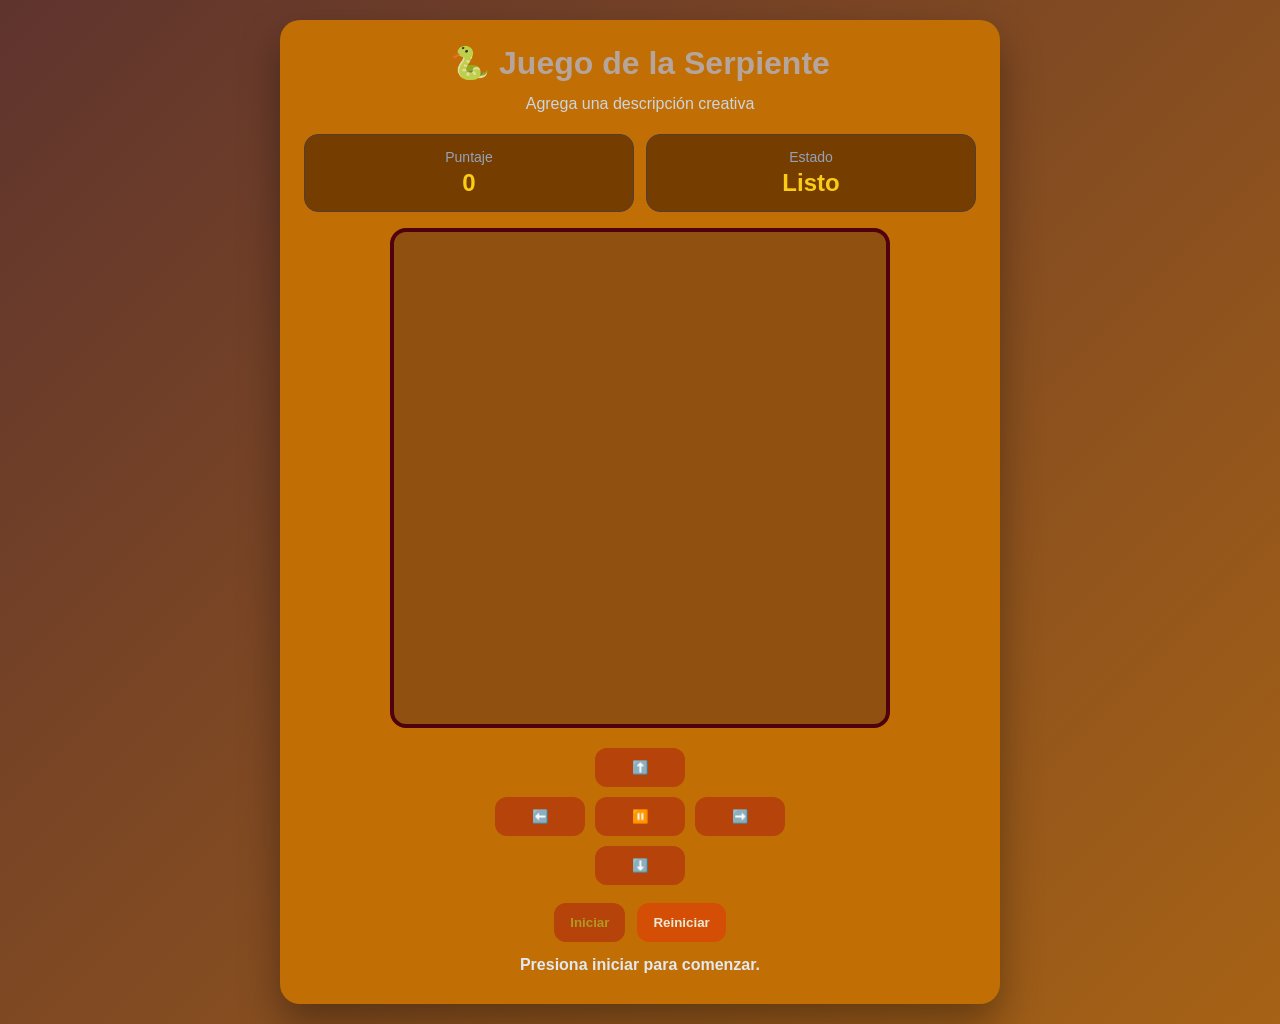
==== serpiente.html @ b9668ef9 "add style" ====
<!DOCTYPE html>
<html lang="es">
<head>
  <meta charset="UTF-8" />
  <meta name="viewport" content="width=device-width, initial-scale=1.0" />
  <title>Juego de la Serpiente - Taller</title>
   <link rel="stylesheet" href="serpiente.css">
</head>
<body>
  <main class="contenedor-juego">
    <h1>🐍 Juego de la Serpiente</h1>
    <p class="descripcion">
      Agrega una descripción creativa
    </p>

    <section class="panel-info">
      <div class="tarjeta-info">
        <span>Puntaje</span>
        <strong id="puntaje">0</strong>
      </div>
      <div class="tarjeta-info">
        <span>Estado</span>
        <strong id="estado">Listo</strong>
      </div>
    </section>

    <canvas id="canvasJuego" width="500" height="500"></canvas>

    <section class="controles">
      <button class="vacio">-</button>
      <button onclick="cambiarDireccion('arriba')">⬆️</button>
      <button class="vacio">-</button>

      <button onclick="cambiarDireccion('izquierda')">⬅️</button>
      <button onclick="pausarJuego()">⏸️</button>
      <button onclick="cambiarDireccion('derecha')">➡️</button>

      <button class="vacio">-</button>
      <button onclick="cambiarDireccion('abajo')">⬇️</button>
      <button class="vacio">-</button>
    </section>

    <section class="acciones">
      <button onclick="iniciarJuego()">Iniciar</button>
      <button class="secundario" onclick="reiniciarJuego()">Reiniciar</button>
    </section>

    <p id="mensaje" class="mensaje">Presiona iniciar para comenzar.</p>
  </main>

  <script src="serpiente.js"></script>
</body>
</html>
---- serpiente.css ----
* {
    box-sizing: border-box;
    margin: 0;
    padding: 0;
    font-family: Arial, Helvetica, sans-serif;
}

body {
    min-height: 100vh;
    background: linear-gradient(135deg, #5f342e, #a66215);
    color: white;
    display: flex;
    justify-content: center;
    align-items: center;
    padding: 20px;
}

.contenedor-juego {
    width: 100%;
    max-width: 720px;
    background: #c16f04;
    border-radius: 20px;
    padding: 24px;
    box-shadow: 0 20px 40px rgba(0, 0, 0, 0.35);
    text-align: center;
}

h1 {
    margin-bottom: 10px;
    font-size: 32px;
    color: #b5a59c;
}

.descripcion {
    margin-bottom: 18px;
    color: #cbd5e1;
    line-height: 1.5;
}

.panel-info {
    display: flex;
    justify-content: space-between;
    gap: 12px;
    margin-bottom: 16px;
    flex-wrap: wrap;
}

.tarjeta-info {
    flex: 1;
    min-width: 150px;
    background: #763d00;
    padding: 14px;
    border-radius: 14px;
    border: 1px solid #513d37;
}

.tarjeta-info span {
    display: block;
    font-size: 14px;
    color: #94a3b8;
    margin-bottom: 4px;
}

.tarjeta-info strong {
    font-size: 24px;
    color: #facc15;
}

canvas {
    width: 100%;
    max-width: 500px;
    background: #905010;
    border: 4px solid #4f010d;
    border-radius: 16px;
    display: block;
    margin: 0 auto 20px auto;
}

.controles {
    display: grid;
    grid-template-columns: repeat(3, 90px);
    gap: 10px;
    justify-content: center;
    align-items: center;
    margin-bottom: 18px;
}

.controles button,
.acciones button {
    border: none;
    border-radius: 12px;
    padding: 12px 16px;
    background: #b5430a;
    color: #b39822;
    font-weight: bold;
    cursor: pointer;
    transition: 0.2s;
}

.controles button:hover,
.acciones button:hover {
    transform: scale(1.05);
    background: #71240f;
}

.vacio {
    visibility: hidden;
}

.acciones {
    display: flex;
    justify-content: center;
    gap: 12px;
    flex-wrap: wrap;
}

.acciones .secundario {
    background: #ff08084f;
    color: #ebe9d5;
}

.mensaje {
    margin-top: 14px;
    color: #e2e8f0;
    min-height: 24px;
    font-weight: bold;
}

@media (max-width: 520px) {
    h1 {
        font-size: 24px;
    }

    .controles {
        grid-template-columns: repeat(3, 75px);
    }

    .controles button,
    .acciones button {
        padding: 10px;
    }
}
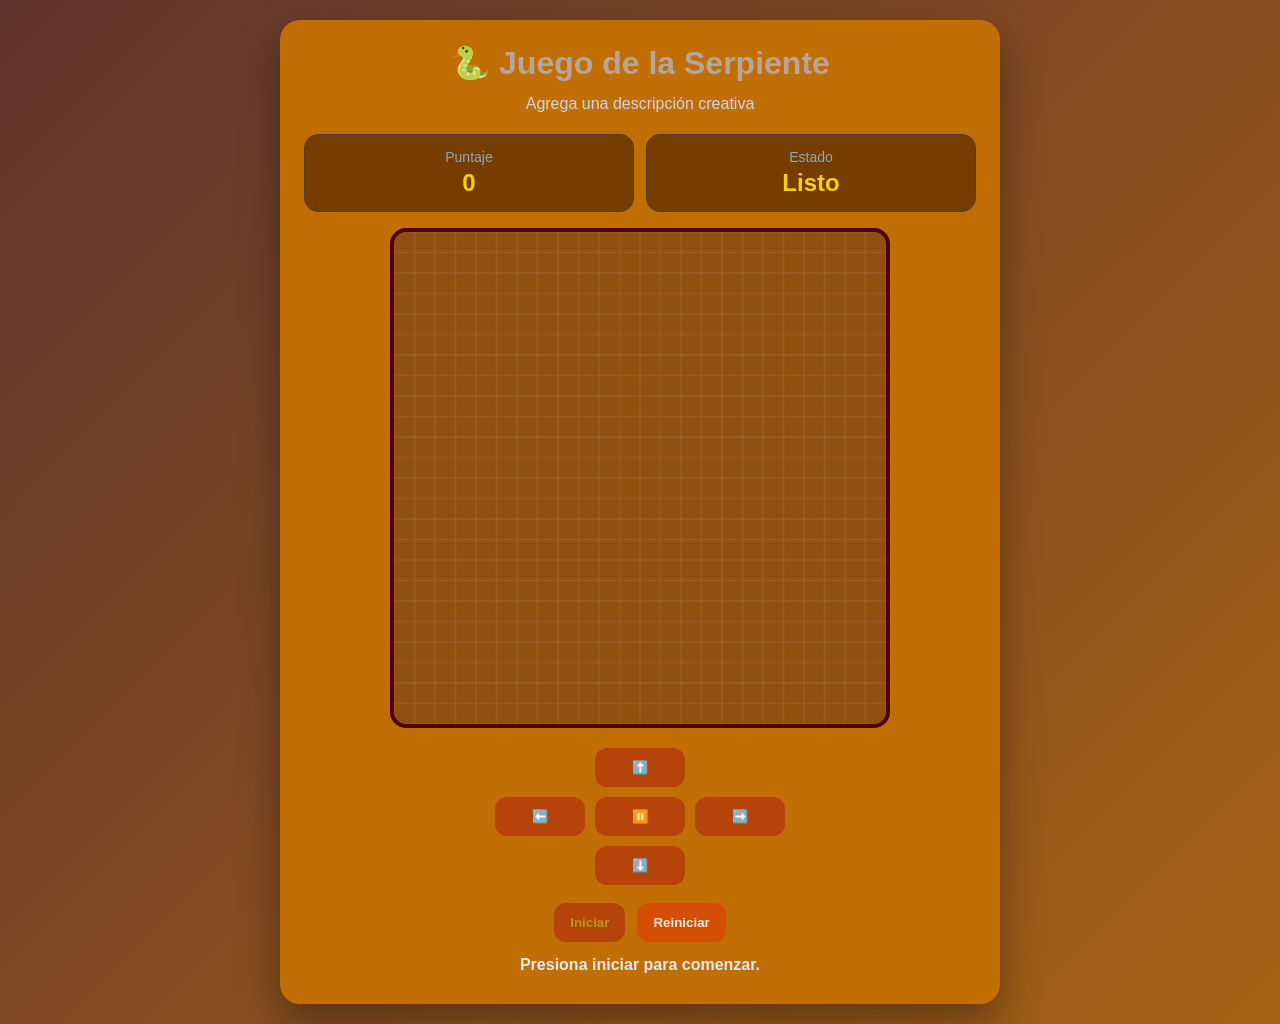
==== commit 2d100383: "add lines to the canvas" ====
--- a/serpiente.html
+++ b/serpiente.html
@@ -24,7 +24,7 @@
       </div>
     </section>
 
-    <canvas id="canvasJuego" width="500" height="500"></canvas>
+    <canvas id="canvasJuego" width="600" height="600"></canvas>
 
     <section class="controles">
       <button class="vacio">-</button>
--- a/serpiente.css
+++ b/serpiente.css
@@ -139,4 +139,4 @@
     .acciones button {
         padding: 10px;
     }
-}+} 
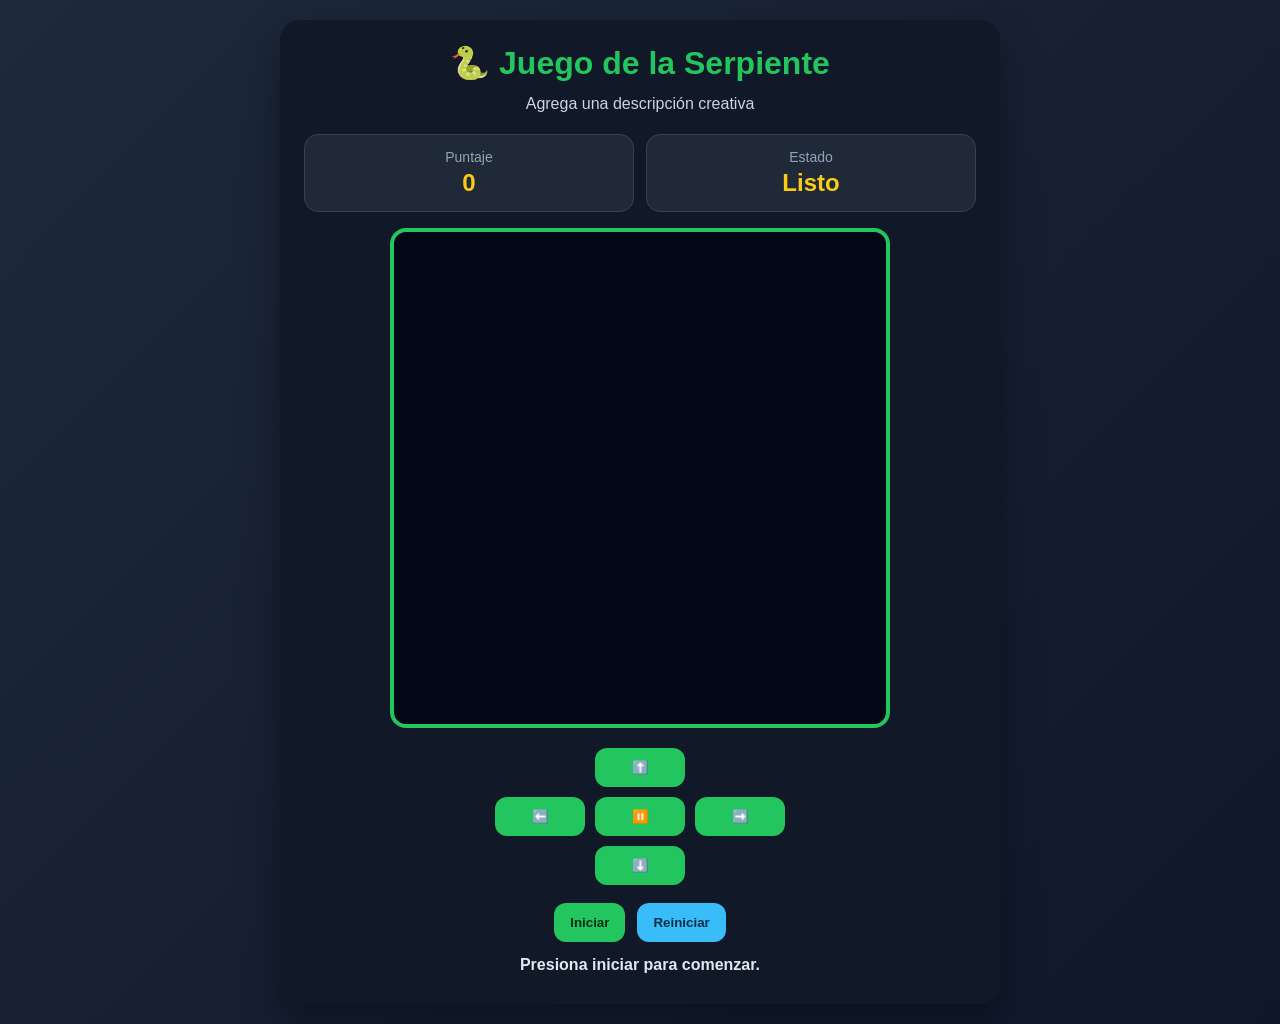
==== commit faf25d66: "first commit" ====
--- a/serpiente.html
+++ b/serpiente.html
@@ -24,7 +24,7 @@
       </div>
     </section>
 
-    <canvas id="canvasJuego" width="600" height="600"></canvas>
+    <canvas id="canvasJuego" width="500" height="500"></canvas>
 
     <section class="controles">
       <button class="vacio">-</button>
--- a/serpiente.css
+++ b/serpiente.css
@@ -7,7 +7,7 @@
 
 body {
     min-height: 100vh;
-    background: linear-gradient(135deg, #5f342e, #a66215);
+    background: linear-gradient(135deg, #1e293b, #0f172a);
     color: white;
     display: flex;
     justify-content: center;
@@ -18,7 +18,7 @@
 .contenedor-juego {
     width: 100%;
     max-width: 720px;
-    background: #c16f04;
+    background: #111827;
     border-radius: 20px;
     padding: 24px;
     box-shadow: 0 20px 40px rgba(0, 0, 0, 0.35);
@@ -28,7 +28,7 @@
 h1 {
     margin-bottom: 10px;
     font-size: 32px;
-    color: #b5a59c;
+    color: #22c55e;
 }
 
 .descripcion {
@@ -48,10 +48,10 @@
 .tarjeta-info {
     flex: 1;
     min-width: 150px;
-    background: #763d00;
+    background: #1f2937;
     padding: 14px;
     border-radius: 14px;
-    border: 1px solid #513d37;
+    border: 1px solid #374151;
 }
 
 .tarjeta-info span {
@@ -69,8 +69,8 @@
 canvas {
     width: 100%;
     max-width: 500px;
-    background: #905010;
-    border: 4px solid #4f010d;
+    background: #020617;
+    border: 4px solid #22c55e;
     border-radius: 16px;
     display: block;
     margin: 0 auto 20px auto;
@@ -90,8 +90,8 @@
     border: none;
     border-radius: 12px;
     padding: 12px 16px;
-    background: #b5430a;
-    color: #b39822;
+    background: #22c55e;
+    color: #052e16;
     font-weight: bold;
     cursor: pointer;
     transition: 0.2s;
@@ -100,7 +100,7 @@
 .controles button:hover,
 .acciones button:hover {
     transform: scale(1.05);
-    background: #71240f;
+    background: #86efac;
 }
 
 .vacio {
@@ -115,8 +115,8 @@
 }
 
 .acciones .secundario {
-    background: #ff08084f;
-    color: #ebe9d5;
+    background: #38bdf8;
+    color: #082f49;
 }
 
 .mensaje {
@@ -139,4 +139,4 @@
     .acciones button {
         padding: 10px;
     }
-} +}
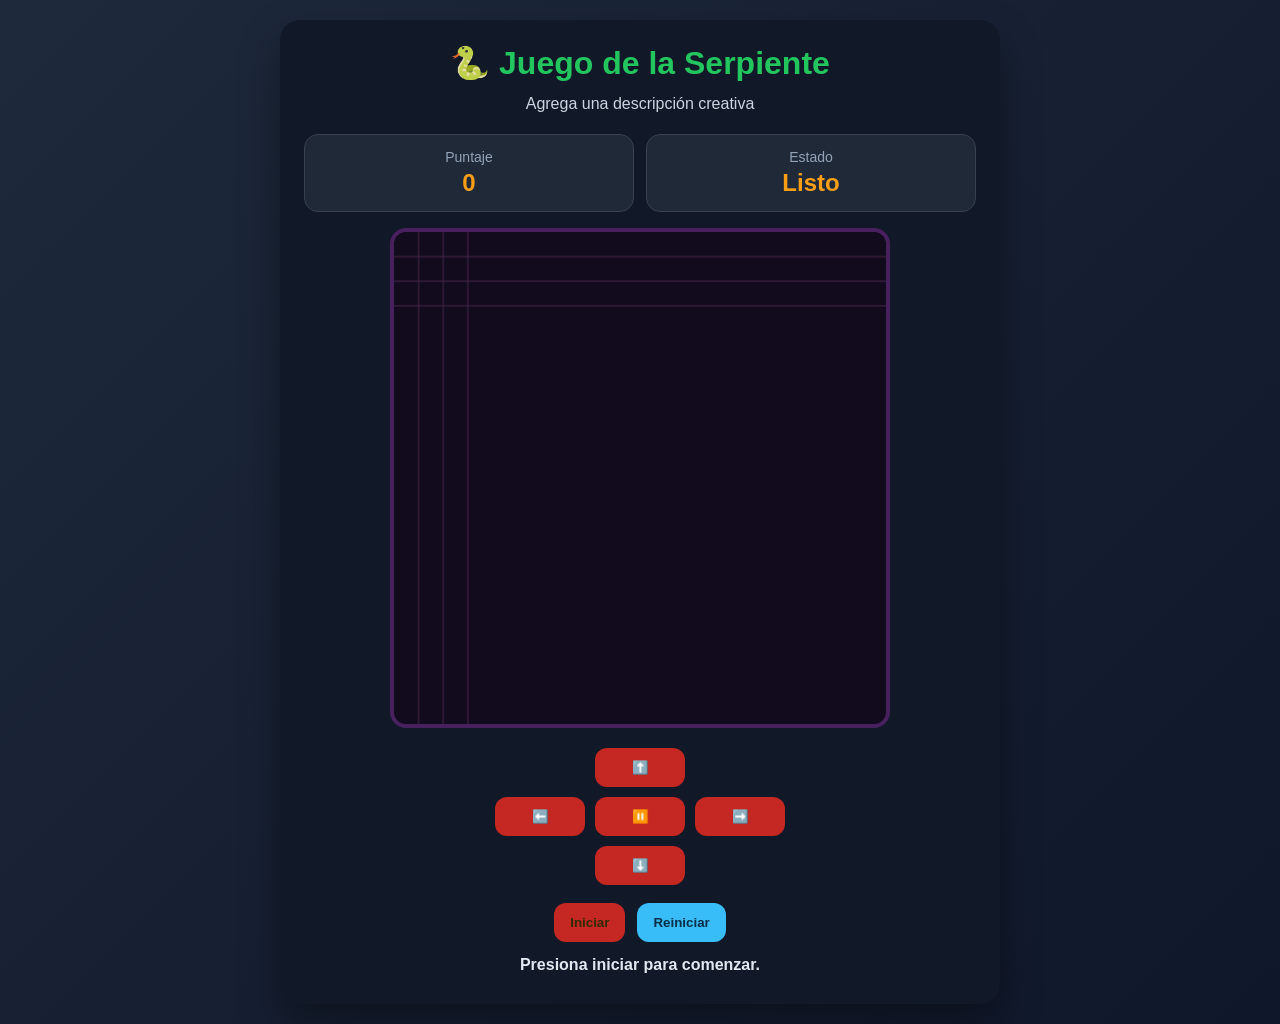
==== commit 88d435fa: "Draw horizontal and vertical lines" ====
--- a/serpiente.html
+++ b/serpiente.html
@@ -6,7 +6,7 @@
   <title>Juego de la Serpiente - Taller</title>
    <link rel="stylesheet" href="serpiente.css">
 </head>
-<body>
+<body onload="dibujarTodo()">
   <main class="contenedor-juego">
     <h1>🐍 Juego de la Serpiente</h1>
     <p class="descripcion">
--- a/serpiente.css
+++ b/serpiente.css
@@ -63,14 +63,14 @@
 
 .tarjeta-info strong {
     font-size: 24px;
-    color: #facc15;
+    color: #fa9e15;
 }
 
 canvas {
     width: 100%;
     max-width: 500px;
-    background: #020617;
-    border: 4px solid #22c55e;
+    background: #120a1d;
+    border: 4px solid #48205e;
     border-radius: 16px;
     display: block;
     margin: 0 auto 20px auto;
@@ -90,8 +90,8 @@
     border: none;
     border-radius: 12px;
     padding: 12px 16px;
-    background: #22c55e;
-    color: #052e16;
+    background: #c52822;
+    color: #2e2b05;
     font-weight: bold;
     cursor: pointer;
     transition: 0.2s;
@@ -100,7 +100,7 @@
 .controles button:hover,
 .acciones button:hover {
     transform: scale(1.05);
-    background: #86efac;
+    background: #9962be;
 }
 
 .vacio {
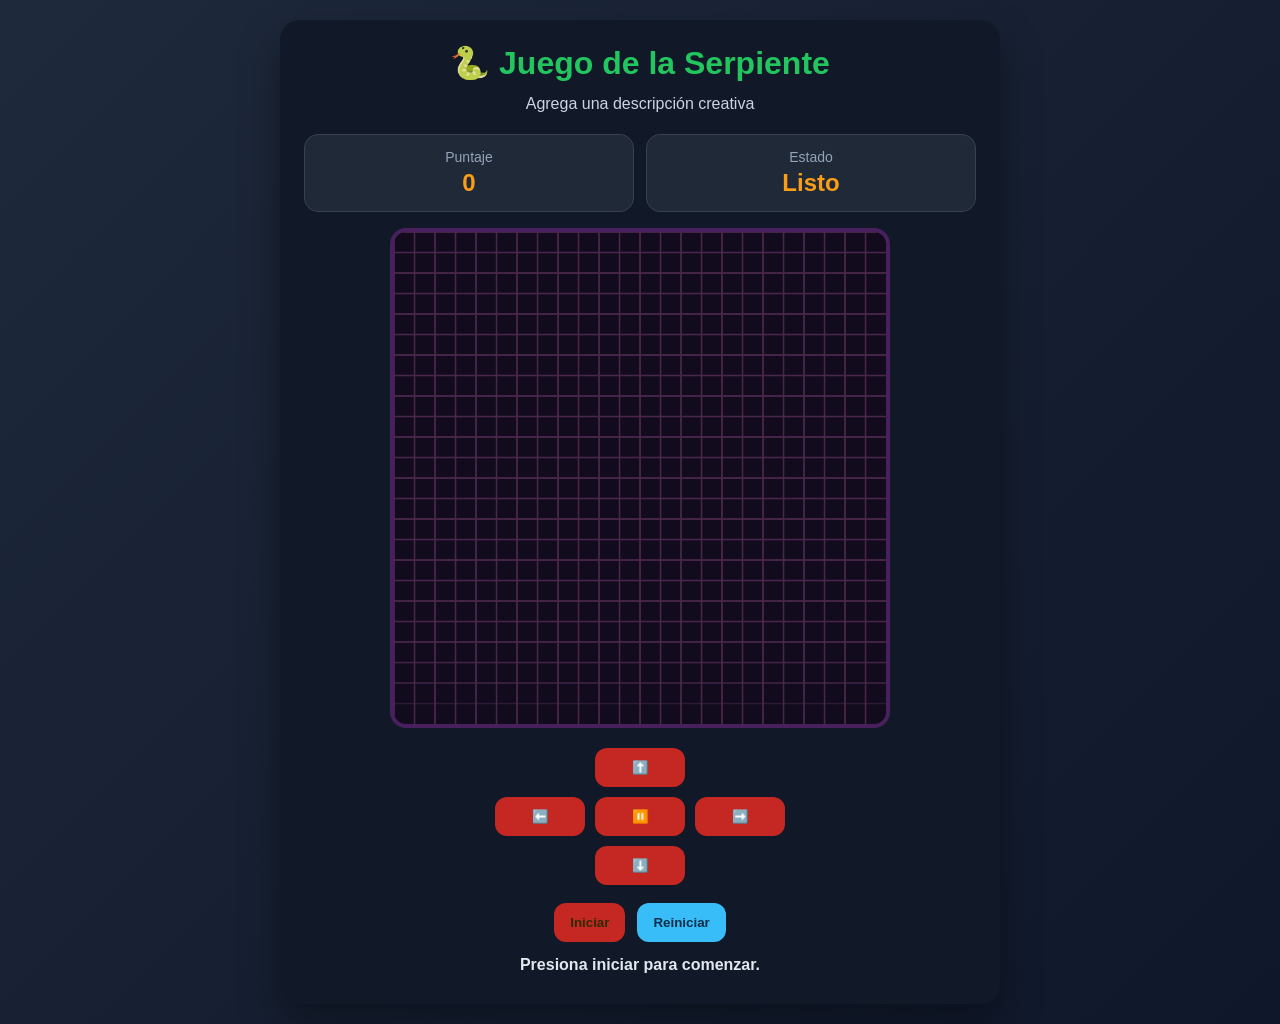
==== commit 7b0f01d3: "Draw the complete board" ====
--- a/serpiente.html
+++ b/serpiente.html
@@ -24,7 +24,7 @@
       </div>
     </section>
 
-    <canvas id="canvasJuego" width="500" height="500"></canvas>
+    <canvas id="canvasJuego" width="600" height="600"></canvas>
 
     <section class="controles">
       <button class="vacio">-</button>
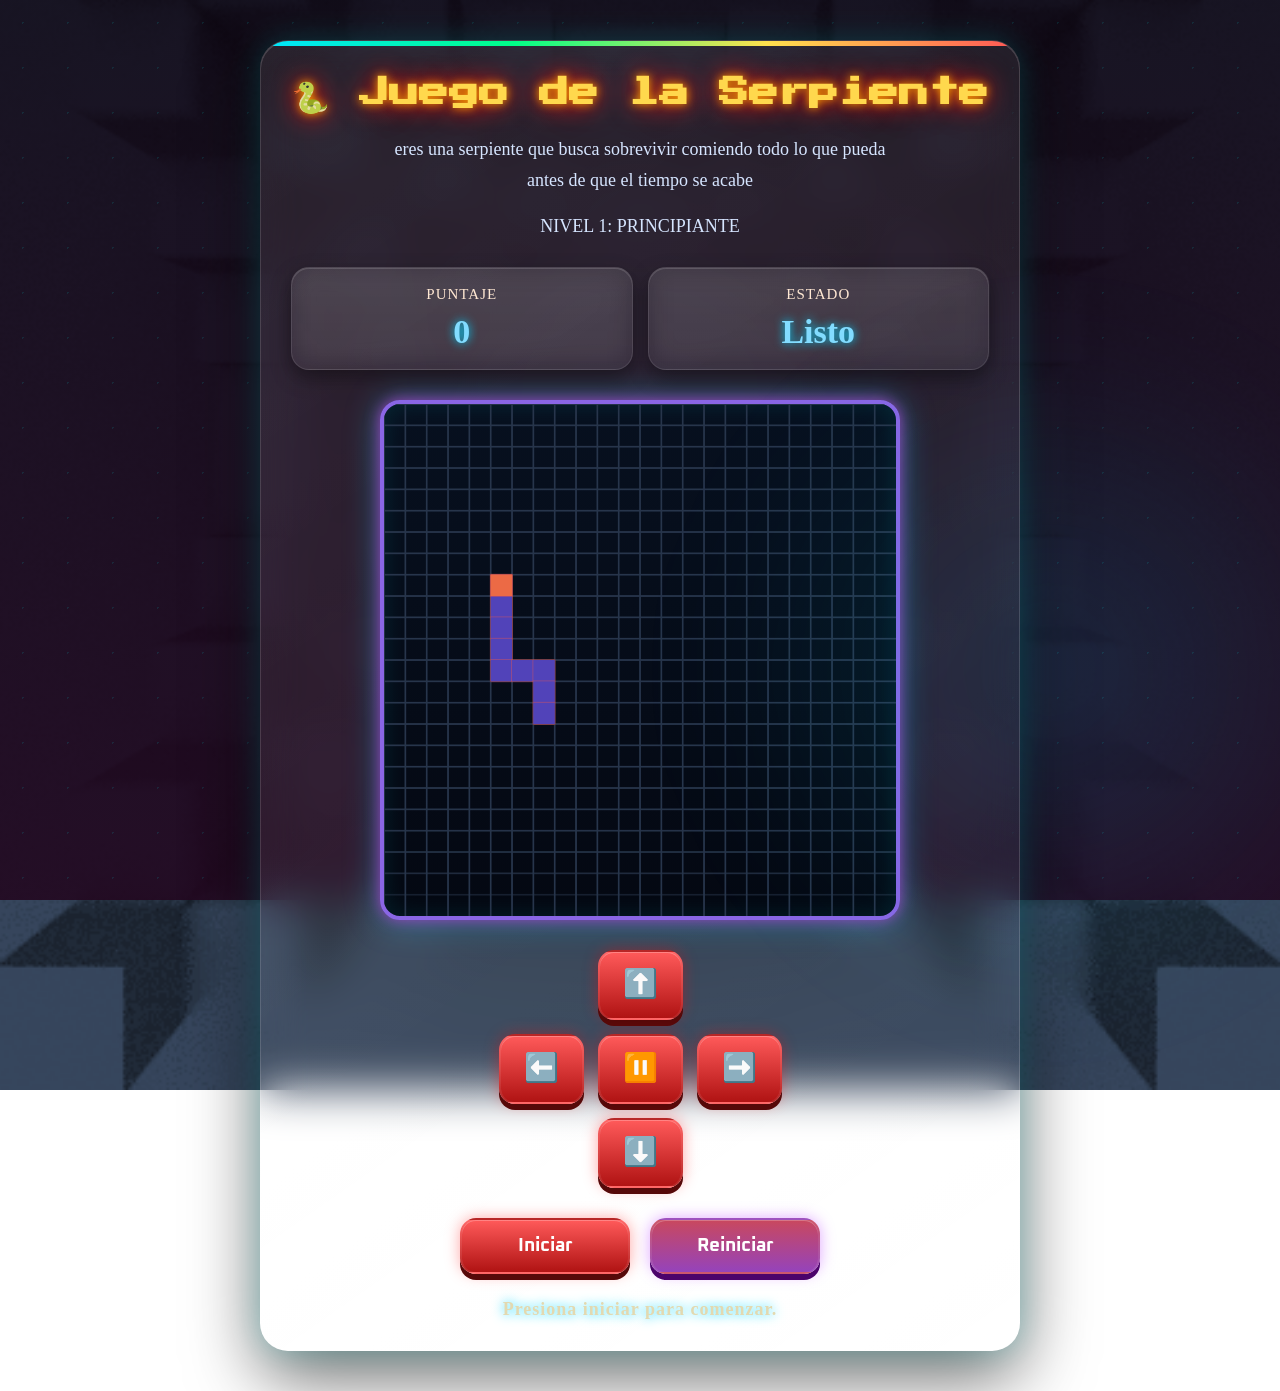
==== commit 741a07de: "add improvements to the game" ====
--- a/serpiente.html
+++ b/serpiente.html
@@ -10,7 +10,10 @@
   <main class="contenedor-juego">
     <h1>🐍 Juego de la Serpiente</h1>
     <p class="descripcion">
-      Agrega una descripción creativa
+      eres una serpiente que busca sobrevivir comiendo todo lo que pueda antes de que el tiempo se acabe
+    </p>
+    <p id="mensajeLevel" class="descripcion">
+      NIVEL 1: PRINCIPIANTE
     </p>
 
     <section class="panel-info">
--- a/serpiente.css
+++ b/serpiente.css
@@ -1,142 +1,686 @@
-* {
-    box-sizing: border-box;
-    margin: 0;
-    padding: 0;
-    font-family: Arial, Helvetica, sans-serif;
-}
-
-body {
-    min-height: 100vh;
-    background: linear-gradient(135deg, #1e293b, #0f172a);
-    color: white;
-    display: flex;
-    justify-content: center;
-    align-items: center;
-    padding: 20px;
-}
-
-.contenedor-juego {
-    width: 100%;
-    max-width: 720px;
-    background: #111827;
-    border-radius: 20px;
-    padding: 24px;
-    box-shadow: 0 20px 40px rgba(0, 0, 0, 0.35);
-    text-align: center;
-}
-
-h1 {
-    margin-bottom: 10px;
-    font-size: 32px;
-    color: #22c55e;
-}
-
-.descripcion {
-    margin-bottom: 18px;
-    color: #cbd5e1;
-    line-height: 1.5;
-}
-
-.panel-info {
-    display: flex;
-    justify-content: space-between;
-    gap: 12px;
-    margin-bottom: 16px;
-    flex-wrap: wrap;
-}
-
-.tarjeta-info {
-    flex: 1;
-    min-width: 150px;
-    background: #1f2937;
-    padding: 14px;
-    border-radius: 14px;
-    border: 1px solid #374151;
-}
-
-.tarjeta-info span {
-    display: block;
-    font-size: 14px;
-    color: #94a3b8;
-    margin-bottom: 4px;
-}
-
-.tarjeta-info strong {
-    font-size: 24px;
-    color: #fa9e15;
-}
-
-canvas {
-    width: 100%;
-    max-width: 500px;
-    background: #120a1d;
-    border: 4px solid #48205e;
-    border-radius: 16px;
-    display: block;
-    margin: 0 auto 20px auto;
-}
-
-.controles {
-    display: grid;
-    grid-template-columns: repeat(3, 90px);
-    gap: 10px;
-    justify-content: center;
-    align-items: center;
-    margin-bottom: 18px;
-}
-
-.controles button,
-.acciones button {
-    border: none;
-    border-radius: 12px;
-    padding: 12px 16px;
-    background: #c52822;
-    color: #2e2b05;
-    font-weight: bold;
-    cursor: pointer;
-    transition: 0.2s;
-}
-
-.controles button:hover,
-.acciones button:hover {
-    transform: scale(1.05);
-    background: #9962be;
-}
-
-.vacio {
-    visibility: hidden;
-}
-
-.acciones {
-    display: flex;
-    justify-content: center;
-    gap: 12px;
-    flex-wrap: wrap;
-}
-
-.acciones .secundario {
-    background: #38bdf8;
-    color: #082f49;
-}
-
-.mensaje {
-    margin-top: 14px;
-    color: #e2e8f0;
-    min-height: 24px;
-    font-weight: bold;
-}
-
-@media (max-width: 520px) {
-    h1 {
-        font-size: 24px;
-    }
-
-    .controles {
-        grid-template-columns: repeat(3, 75px);
-    }
-
-    .controles button,
-    .acciones button {
-        padding: 10px;
-    }
+/*==========================================
+
+        GOOGLE FONTS
+
+==========================================*/
+
+@import url('https://fonts.googleapis.com/css2?family=Press+Start+2P&family=Oxanium:wght@300;400;600;700&display=swap');
+
+/*==========================================
+
+            RESET
+
+==========================================*/
+
+*{
+
+margin:0;
+
+padding:0;
+
+box-sizing:border-box;
+
+}
+
+body{
+
+    min-height:100vh;
+
+    display:flex;
+
+    justify-content:center;
+
+    align-items:center;
+
+    padding:40px;
+
+    background:
+
+        linear-gradient(
+
+            rgba(15, 7, 19, 0.78),
+
+            rgba(34, 8, 32, 0.906)
+
+        ),
+
+        url("8C22C3D4-3077-4C88-B33D-E7BB51E641C2.GIF");
+
+    background-size:cover;
+
+    background-position:center;
+
+    background-repeat:no-repeat;
+
+    background-attachment:fixed;
+
+    color:white;
+
+    overflow-x:hidden;
+
+    position:relative;
+
+}
+
+/*==========================================
+
+        FONDO DECORATIVO
+
+==========================================*/
+
+body::before{
+
+content:"";
+
+position:fixed;
+
+inset:0;
+
+background-image:
+
+radial-gradient(#00ffff66 1px,transparent 1px);
+
+background-size:45px 45px;
+
+opacity:.25;
+
+pointer-events:none;
+
+}
+
+body::after{
+
+content:"";
+
+position:fixed;
+
+width:700px;
+
+height:700px;
+
+right:-120px;
+
+bottom:-120px;
+
+background:
+
+radial-gradient(circle,#00d4ff22,transparent 70%);
+
+filter:blur(60px);
+
+pointer-events:none;
+
+}
+
+/*==========================================
+
+        CONTENEDOR
+
+==========================================*/
+
+.contenedor-juego{
+
+margin:0 auto;
+
+width:100%;
+
+max-width:760px;
+
+padding:30px;
+
+border-radius:28px;
+
+background:
+
+linear-gradient(
+
+145deg,
+
+rgba(255,255,255,.10),
+
+rgba(255,255,255,.04)
+
+);
+
+backdrop-filter:blur(22px);
+
+border:1px solid rgba(255,255,255,.15);
+
+box-shadow:
+
+0 0 30px rgba(0,255,255,.18),
+
+0 25px 70px rgba(0,0,0,.60),
+
+inset 0 1px rgba(255,255,255,.18);
+
+text-align:center;
+
+position:relative;
+
+overflow:hidden;
+
+}
+
+.contenedor-juego::before{
+
+content:"";
+
+position:absolute;
+
+top:0;
+
+left:0;
+
+width:100%;
+
+height:5px;
+
+background:
+
+linear-gradient(
+
+90deg,
+
+#00e5ff,
+
+#00ff88,
+
+#ffe14d,
+
+#ff5555
+
+);
+
+}
+
+/*==========================================
+
+            TITULO
+
+==========================================*/
+
+h1{
+
+font-family:"Press Start 2P";
+
+font-size:30px;
+
+line-height:1.5;
+
+color:#ffd84d;
+
+margin-bottom:18px;
+
+text-shadow:
+
+0 0 10px orange,
+
+0 0 25px red,
+
+0 0 40px #ff000055;
+
+}
+
+.descripcion{
+
+max-width:520px;
+
+margin:auto;
+
+margin-bottom:16px;
+
+line-height:1.7;
+
+color:#d6e5ff;
+
+font-size:18px;
+
+}
+
+/*==========================================
+
+        PANEL SUPERIOR
+
+==========================================*/
+
+.panel-info{
+
+display:flex;
+
+gap:15px;
+
+margin:25px 0;
+
+flex-wrap:wrap;
+
+}
+
+.tarjeta-info{
+
+flex:1;
+
+min-width:170px;
+
+padding:18px;
+
+border-radius:18px;
+
+background:
+
+linear-gradient(
+
+180deg,
+
+rgba(255,255,255,.08),
+
+rgba(255,255,255,.03)
+
+);
+
+border:1px solid rgba(255,255,255,.10);
+
+backdrop-filter:blur(14px);
+
+box-shadow:
+
+0 8px 20px rgba(0,0,0,.40),
+
+inset 0 1px rgba(255,255,255,.15);
+
+transition:.35s;
+
+}
+
+.tarjeta-info:hover{
+
+transform:translateY(-5px);
+
+box-shadow:
+
+0 0 18px #00d4ff66,
+
+0 20px 35px rgba(0,0,0,.55);
+
+}
+
+.tarjeta-info span{
+
+display:block;
+
+margin-bottom:10px;
+
+font-size:15px;
+
+letter-spacing:1px;
+
+color:#ffe8d3;
+
+text-transform:uppercase;
+
+}
+
+.tarjeta-info strong{
+
+font-size:34px;
+
+color:#82dcff;
+
+text-shadow:
+
+0 0 10px #00d5ff;
+
+}
+/*==========================================
+
+            CANVAS
+
+==========================================*/
+
+canvas{
+
+width:100%;
+
+max-width:520px;
+
+display:block;
+
+margin:30px auto;
+
+background:
+
+linear-gradient(
+
+180deg,
+
+#07101f,
+
+#040812
+
+);
+
+border:4px solid #8a66e5;
+
+border-radius:20px;
+
+box-shadow:
+
+0 0 15px #a140bf,
+
+0 0 35px rgba(0,212,255,.40),
+
+inset 0 0 25px rgba(0,255,255,.10);
+
+transition:.35s;
+
+}
+
+canvas:hover{
+
+box-shadow:
+
+0 0 25px #b300ff,
+
+0 0 55px rgba(0,212,255,.55),
+
+inset 0 0 35px rgba(0,255,255,.18);
+
+}
+
+/*==========================================
+
+        CONTROLES
+
+==========================================*/
+
+.controles{
+
+display:grid;
+
+grid-template-columns:repeat(3,85px);
+
+gap:14px;
+
+justify-content:center;
+
+align-items:center;
+
+margin:30px auto;
+
+}
+
+/*==========================================
+
+            BOTONES
+
+==========================================*/
+
+button{
+
+font-family:"Oxanium",sans-serif;
+
+font-size:18px;
+
+font-weight:700;
+
+cursor:pointer;
+
+padding:14px;
+
+border-radius:16px;
+
+color:white;
+
+border:2px solid rgba(255,255,255,.08);
+
+background:
+
+linear-gradient(
+
+180deg,
+
+#ff5a5a,
+
+#b01313
+
+);
+
+box-shadow:
+
+0 6px #560909,
+
+0 0 15px rgba(255,0,0,.35),
+
+inset 0 1px rgba(255,255,255,.25);
+
+transition:
+
+transform .18s,
+
+box-shadow .18s,
+
+background .25s;
+
+}
+
+/*==========================================
+
+        BOTONES DIRECCIONALES
+
+==========================================*/
+
+.controles button{
+
+width:85px;
+
+height:70px;
+
+font-size:28px;
+
+}
+
+/*==========================================
+
+        BOTONES ACCIONES
+
+==========================================*/
+
+.acciones{
+
+display:flex;
+
+justify-content:center;
+
+gap:20px;
+
+margin-top:15px;
+
+flex-wrap:wrap;
+
+}
+
+.acciones button{
+
+min-width:170px;
+
+font-size:19px;
+
+}
+
+/*==========================================
+
+        BOTON REINICIAR
+
+==========================================*/
+
+.secundario{
+
+background:
+
+linear-gradient(
+
+180deg,
+
+#c9485e,
+
+#9543bb
+
+);
+
+box-shadow:
+
+0 6px #4c036b,
+
+0 0 15px rgba(166, 0, 255, 0.35),
+
+inset 0 1px rgba(255,255,255,.25);
+
+}
+
+/*==========================================
+
+            HOVER
+
+==========================================*/
+
+button:hover{
+
+transform:translateY(-4px) scale(1.03);
+
+background:
+
+linear-gradient(
+
+180deg,
+
+#ff7b7b,
+
+#d81d1d
+
+);
+
+box-shadow:
+
+0 10px #560909,
+
+0 0 25px rgba(255,40,40,.60),
+
+0 0 45px rgba(255,0,0,.25);
+
+}
+
+.secundario:hover{
+
+background:
+
+linear-gradient(
+
+180deg,
+
+#2e929d,
+
+#0092c2
+
+);
+
+box-shadow:
+
+0 10px #04506b,
+
+0 0 25px rgba(0,220,255,.65);
+
+}
+
+/*==========================================
+
+            ACTIVE
+
+==========================================*/
+
+button:active{
+
+transform:translateY(5px);
+
+box-shadow:
+
+0 2px #560909,
+
+0 0 10px rgba(255,0,0,.20);
+
+}
+
+.secundario:active{
+
+box-shadow:
+
+0 2px #04506b,
+
+0 0 10px rgba(0,220,255,.25);
+
+}
+
+/*==========================================
+
+            BOTONES OCULTOS
+
+==========================================*/
+
+.vacio{
+
+visibility:hidden;
+
+}
+
+/*==========================================
+
+        MENSAJE
+
+==========================================*/
+
+.mensaje{
+
+margin-top:25px;
+
+font-size:18px;
+
+font-weight:600;
+
+letter-spacing:1px;
+
+color:#e3d9b0;
+
+text-shadow:
+
+0 0 12px #00d5ff;
+
+animation:parpadeo 2s infinite;
+
+}
+
+/*==========================================
+
+        ANIMACION
+
+==========================================*/
+
+@keyframes parpadeo{
+
+0%{
+
+opacity:.5;
+
+}
+
+50%{
+
+opacity:1;
+
+}
+
+100%{
+
+opacity:.5;
+
+}
+
 }
